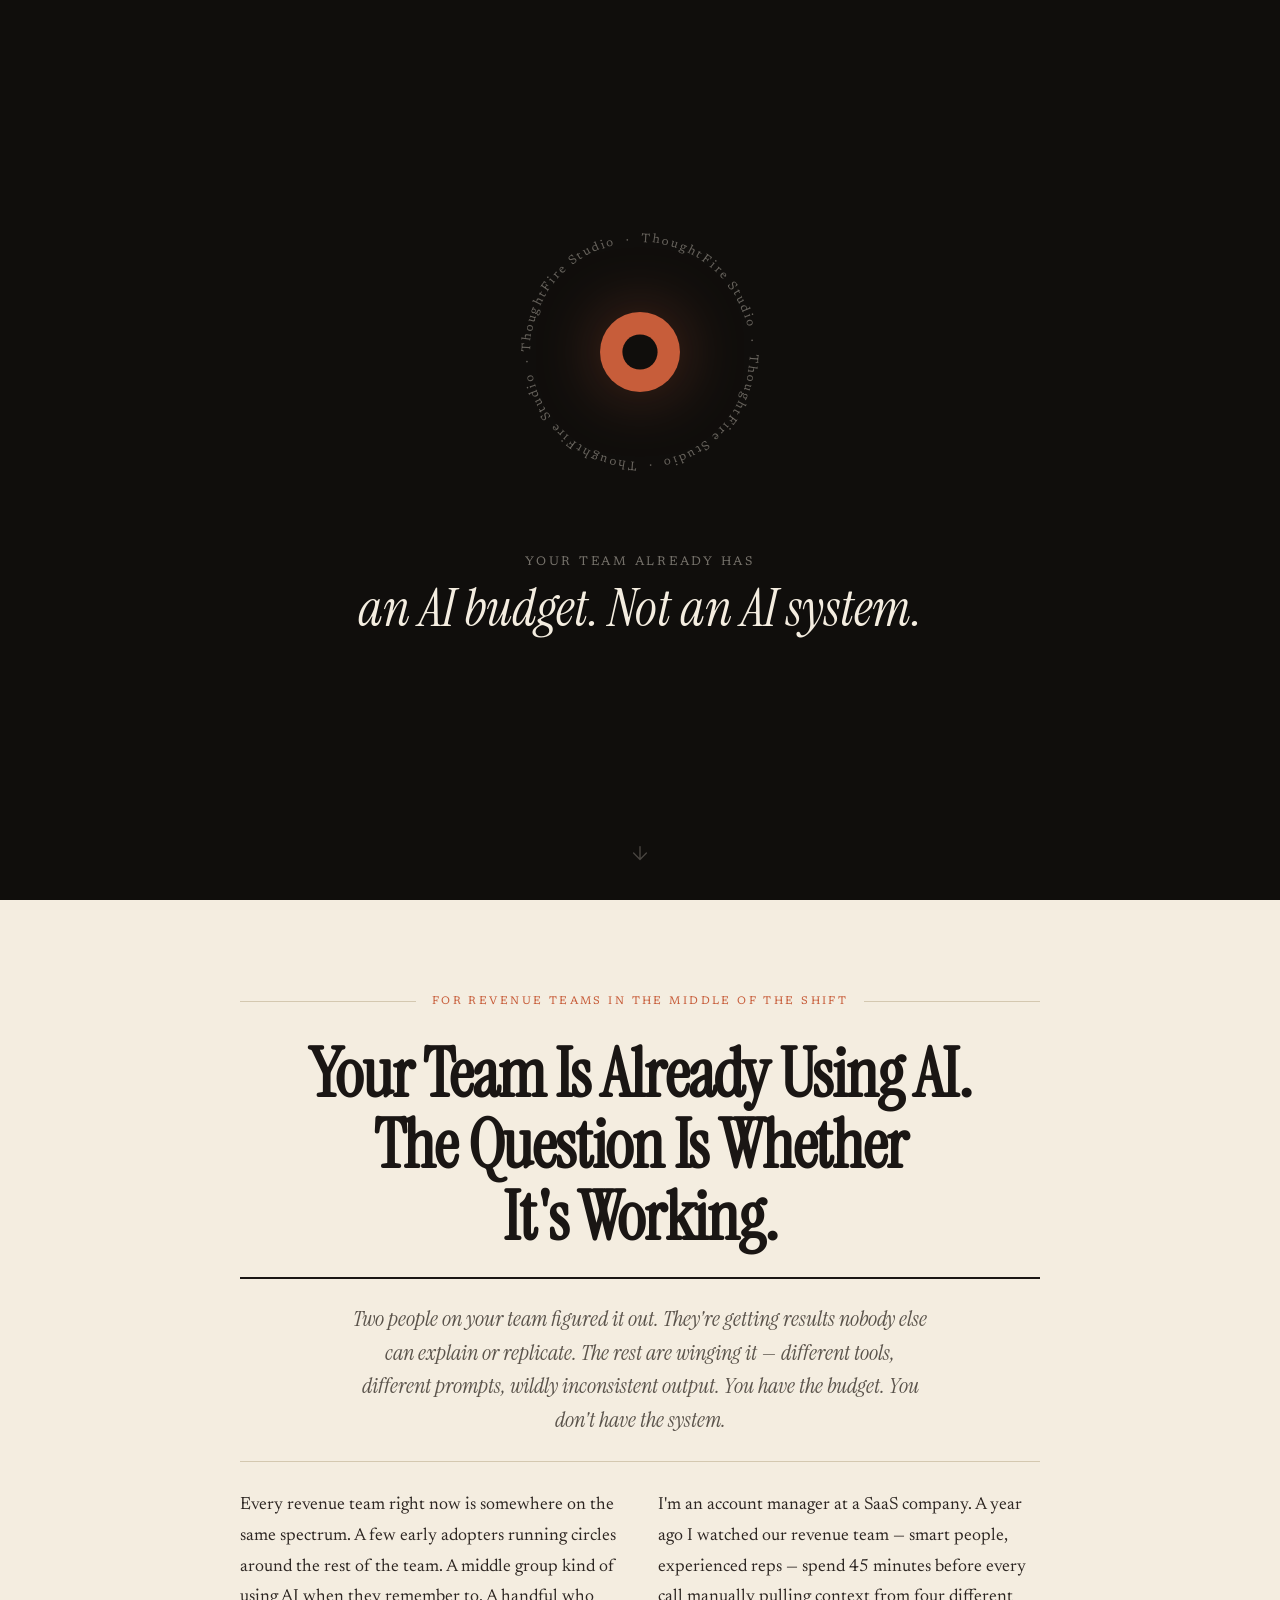
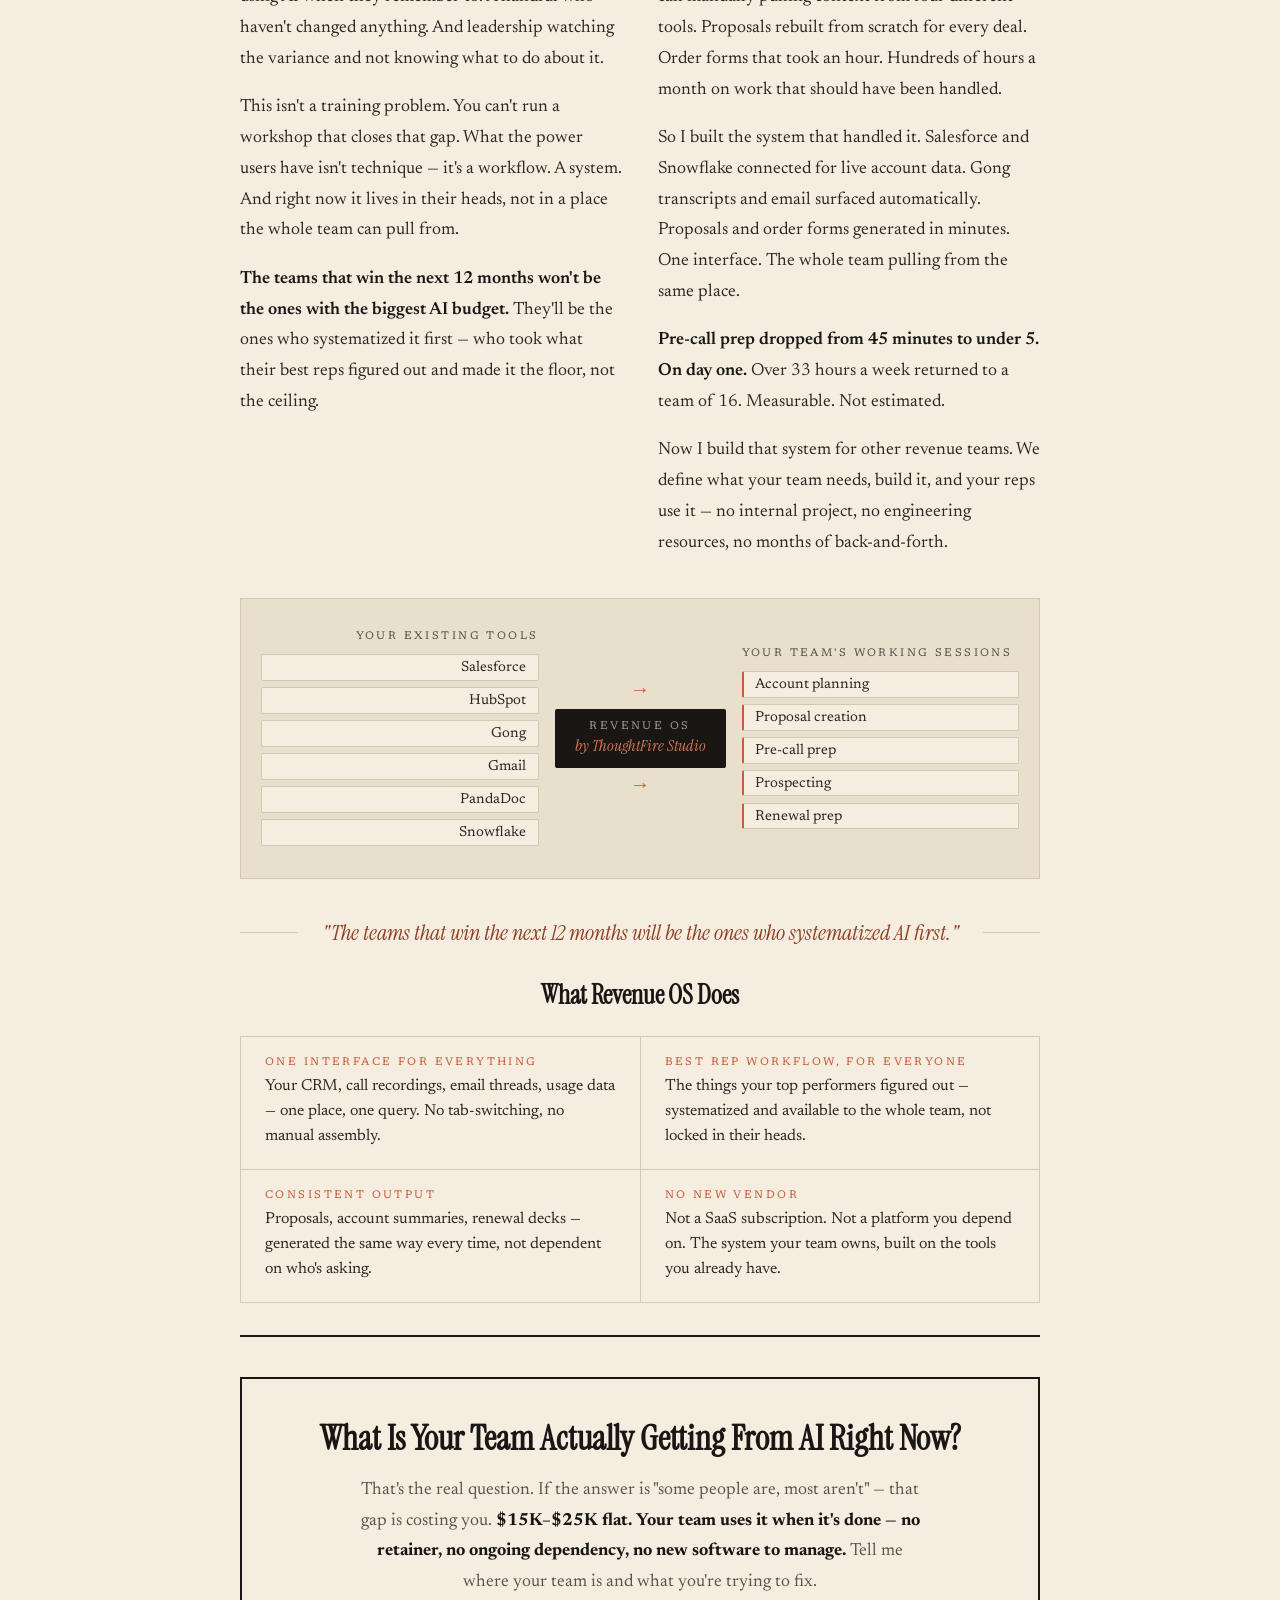
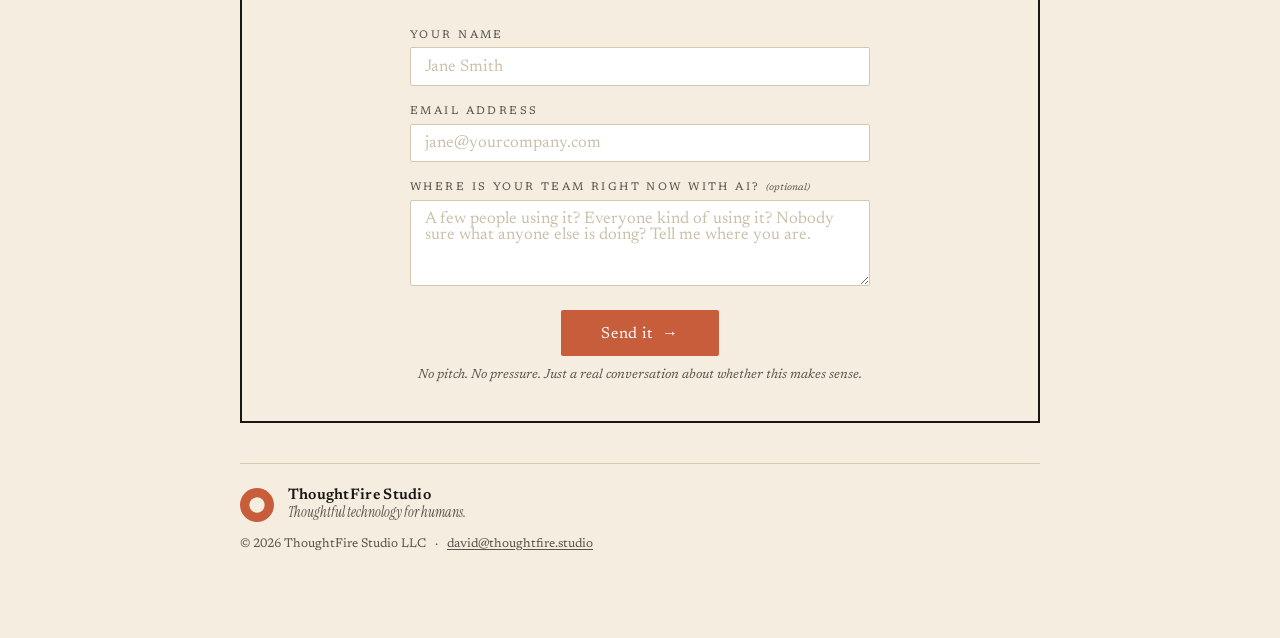
==== revenue-os/index.html @ 0be44b2e "Split thoughtfire.studio into holding page + Revenue OS offer - thoughtfire.studio: minimal holding " ====
<!doctype html>
<html lang="en">
<head>
  <meta charset="utf-8" />
  <meta name="viewport" content="width=device-width, initial-scale=1.0, viewport-fit=cover" />
  <title>Revenue OS — ThoughtFire Studio</title>
  <meta name="description" content="Your team is already using AI. Two people getting results nobody can replicate. The rest winging it. Revenue OS is the shared system that changes that." />
  <link rel="stylesheet" href="tokens.css" />
  <link rel="stylesheet" href="style.css" />
</head>
<body>

<!-- ── HERO ──────────────────────────────────────────────────── -->
<section class="hero" id="top">
  <div class="hero-center">

    <div class="orbit-wrap" aria-label="ThoughtFire Studio">
      <svg class="glyph" viewBox="0 0 100 100" aria-hidden="true">
        <circle cx="50" cy="50" r="50" fill="var(--tf-ember)" />
        <circle cx="50" cy="50" r="22" fill="var(--hero-bg)" />
      </svg>
      <svg class="orbit-svg" viewBox="0 0 300 300" aria-hidden="true">
        <defs>
          <path id="orbit-path"
            d="M150,150 m-118,0 a118,118 0 1,1 236,0 a118,118 0 1,1 -236,0"/>
        </defs>
        <text class="orbit-text">
          <textPath href="#orbit-path" startOffset="0%" textLength="741">
            ThoughtFire Studio &nbsp;·&nbsp; ThoughtFire Studio &nbsp;·&nbsp; ThoughtFire Studio &nbsp;·&nbsp; ThoughtFire Studio &nbsp;·&nbsp;
          </textPath>
        </text>
      </svg>
    </div>

    <div class="hero-tagline">
      <span class="we-help">Your team already has</span>
      <div class="phrase-wrap" aria-live="polite" aria-atomic="true">
        <span class="phrase" id="phrase">an AI budget. Not an AI system.</span>
      </div>
    </div>

  </div>

  <a href="#ad" class="scroll-cue" aria-label="Read more">
    <svg viewBox="0 0 24 24" fill="none" stroke="currentColor" stroke-width="1.5" aria-hidden="true">
      <path stroke-linecap="round" stroke-linejoin="round" d="M12 5v14M5 12l7 7 7-7"/>
    </svg>
  </a>
</section>


<!-- ── NEWSPAPER AD ───────────────────────────────────────────── -->
<section class="ad" id="ad">
  <div class="ad-inner">

    <div class="ad-masthead">
      <div class="ad-rule-line"></div>
      <span class="ad-kicker">For revenue teams in the middle of the shift</span>
      <div class="ad-rule-line"></div>
    </div>

    <h1 class="ad-headline">
      Your Team Is Already Using AI.<br>
      The Question Is Whether It's&nbsp;Working.
    </h1>

    <div class="ad-rule-heavy"></div>

    <p class="ad-deck">
      Two people on your team figured it out. They're getting results nobody else
      can explain or replicate. The rest are winging it — different tools, different
      prompts, wildly inconsistent output. You have the budget. You don't have
      the system.
    </p>

    <div class="ad-rule-thin"></div>

    <div class="ad-body">
      <div class="ad-col">
        <p>Every revenue team right now is somewhere on the same spectrum. A few early adopters running circles around the rest of the team. A middle group kind of using AI when they remember to. A handful who haven't changed anything. And leadership watching the variance and not knowing what to do about it.</p>
        <p>This isn't a training problem. You can't run a workshop that closes that gap. What the power users have isn't technique — it's a workflow. A system. And right now it lives in their heads, not in a place the whole team can pull from.</p>
        <p><strong>The teams that win the next 12 months won't be the ones with the biggest AI budget.</strong> They'll be the ones who systematized it first — who took what their best reps figured out and made it the floor, not the ceiling.</p>
      </div>
      <div class="ad-col">
        <p>I'm an account manager at a SaaS company. A year ago I watched our revenue team — smart people, experienced reps — spend 45 minutes before every call manually pulling context from four different tools. Proposals rebuilt from scratch for every deal. Order forms that took an hour. Hundreds of hours a month on work that should have been handled.</p>
        <p>So I built the system that handled it. Salesforce and Snowflake connected for live account data. Gong transcripts and email surfaced automatically. Proposals and order forms generated in minutes. One interface. The whole team pulling from the same place.</p>
        <p><strong>Pre-call prep dropped from 45 minutes to under 5. On day one.</strong> Over 33 hours a week returned to a team of 16. Measurable. Not estimated.</p>
        <p>Now I build that system for other revenue teams. We define what your team needs, build it, and your reps use it — no internal project, no engineering resources, no months of back-and-forth.</p>
      </div>
    </div>

    <!-- Architecture diagram -->
    <div class="arch-diagram">
      <div class="arch-col arch-tools">
        <div class="arch-col-label">Your existing tools</div>
        <div class="arch-items">
          <span class="arch-item">Salesforce</span>
          <span class="arch-item">HubSpot</span>
          <span class="arch-item">Gong</span>
          <span class="arch-item">Gmail</span>
          <span class="arch-item">PandaDoc</span>
          <span class="arch-item">Snowflake</span>
        </div>
      </div>

      <div class="arch-center">
        <div class="arch-arrow" aria-hidden="true">→</div>
        <div class="arch-interface">
          <div class="arch-interface-label">Revenue OS</div>
          <div class="arch-interface-sub">by ThoughtFire Studio</div>
        </div>
        <div class="arch-arrow" aria-hidden="true">→</div>
      </div>

      <div class="arch-col arch-outputs">
        <div class="arch-col-label">Your team's working sessions</div>
        <div class="arch-items">
          <span class="arch-item arch-item-out">Account planning</span>
          <span class="arch-item arch-item-out">Proposal creation</span>
          <span class="arch-item arch-item-out">Pre-call prep</span>
          <span class="arch-item arch-item-out">Prospecting</span>
          <span class="arch-item arch-item-out">Renewal prep</span>
        </div>
      </div>
    </div>

    <div class="ad-pullquote">
      <div class="ad-rule-line"></div>
      <blockquote>
        "The teams that win the next 12 months will be the ones who systematized AI first."
      </blockquote>
      <div class="ad-rule-line"></div>
    </div>

    <div class="ad-stakes">
      <h2 class="ad-stakes-head">What Revenue OS Does</h2>
      <div class="ad-stakes-grid">
        <div class="stake">
          <span class="stake-label">One interface for everything</span>
          <p>Your CRM, call recordings, email threads, usage data — one place, one query. No tab-switching, no manual assembly.</p>
        </div>
        <div class="stake">
          <span class="stake-label">Best rep workflow, for everyone</span>
          <p>The things your top performers figured out — systematized and available to the whole team, not locked in their heads.</p>
        </div>
        <div class="stake">
          <span class="stake-label">Consistent output</span>
          <p>Proposals, account summaries, renewal decks — generated the same way every time, not dependent on who's asking.</p>
        </div>
        <div class="stake">
          <span class="stake-label">No new vendor</span>
          <p>Not a SaaS subscription. Not a platform you depend on. The system your team owns, built on the tools you already have.</p>
        </div>
      </div>
    </div>

    <div class="ad-rule-heavy"></div>

    <div class="ad-offer">
      <h2 class="ad-offer-head">
        What Is Your Team Actually Getting From AI Right Now?
      </h2>
      <p class="ad-offer-sub">
        That's the real question. If the answer is "some people are, most aren't" — that gap is costing you.
        <strong>$15K–$25K flat. Your team uses it when it's done — no retainer, no ongoing dependency, no new software to manage.</strong>
        Tell me where your team is and what you're trying to fix.
      </p>

      <form class="contact-form" id="contact-form" novalidate>
        <div class="field">
          <label for="f-name">Your name</label>
          <input type="text" id="f-name" name="name" placeholder="Jane Smith"
                 required autocomplete="name" />
        </div>
        <div class="field">
          <label for="f-email">Email address</label>
          <input type="email" id="f-email" name="email" placeholder="jane@yourcompany.com"
                 required autocomplete="email" />
        </div>
        <div class="field">
          <label for="f-note">
            Where is your team right now with AI?
            <span class="field-optional">(optional)</span>
          </label>
          <textarea id="f-note" name="note" rows="4"
                    placeholder="A few people using it? Everyone kind of using it? Nobody sure what anyone else is doing? Tell me where you are."></textarea>
        </div>
        <div class="field-submit">
          <button type="submit" class="submit-btn" id="submit-btn">
            Send it &nbsp;→
          </button>
          <p class="field-fine">No pitch. No pressure. Just a real conversation about whether this makes sense.</p>
        </div>
        <div class="form-success" id="form-success" hidden>
          <strong>Got it — thank you.</strong> I'll be in touch within a day or two.
        </div>
      </form>
    </div>

    <footer class="ad-footer">
      <div class="ad-rule-line"></div>
      <div class="ad-footer-inner">
        <svg class="footer-glyph" viewBox="0 0 40 40" aria-hidden="true">
          <circle cx="20" cy="20" r="20" fill="var(--tf-ember)" />
          <circle cx="20" cy="20" r="9" fill="var(--tf-cream)" />
        </svg>
        <div>
          <div class="footer-name">ThoughtFire Studio</div>
          <div class="footer-tag">Thoughtful technology for humans.</div>
        </div>
      </div>
      <div class="footer-copy">
        &copy; <span id="yr"></span> ThoughtFire Studio LLC
        &ensp;·&ensp;
        <a href="mailto:david@thoughtfire.studio">david@thoughtfire.studio</a>
      </div>
    </footer>

  </div>
</section>

<script src="app.js" defer></script>
</body>
</html>
---- revenue-os/tokens.css ----
/*
 * ThoughtFire Studio — Design Tokens
 * thoughtfire-website/tokens.css
 *
 * CSS custom properties only. Zero component or layout rules.
 * All values drawn from brand/tokens.css in thoughtfire-hq.
 * Edit here first; never hardcode values in style.css.
 */

@import url('https://fonts.googleapis.com/css2?family=Instrument+Serif:ital@0;1&family=Newsreader:ital,opsz,wght@0,6..72,300..700;1,6..72,300..700&display=swap');

:root {

  /* ─── COLOR ─────────────────────────────────────────────── */

  /* Page surfaces */
  --tf-cream:      #f4ede0;   /* page background — always */
  --tf-cream-2:    #e8dfcc;   /* panels, CTA section, card backgrounds */
  --tf-rule:       #d4c8b0;   /* borders, dividers, horizontal rules */

  /* Ink */
  --tf-ink:        #1a1614;   /* primary text, headings */
  --tf-ink-soft:   #2d2622;   /* secondary text */
  --tf-slate:      #5a534b;   /* muted text, captions, metadata */

  /* Ember — accent, use sparingly: one focal use per section */
  --tf-ember:      #c75d3a;   /* primary accent: ring mark, CTAs, labels */
  --tf-ember-deep: #8f3e22;   /* italic emphasis, hover states */
  --tf-ember-soft: #d97a55;   /* softer ember for hover moments */

  /* Semantic aliases */
  --color-bg:          var(--tf-cream);
  --color-bg-raised:   var(--tf-cream-2);
  --color-text:        var(--tf-ink);
  --color-text-muted:  var(--tf-slate);
  --color-accent:      var(--tf-ember);
  --color-accent-deep: var(--tf-ember-deep);
  --color-border:      var(--tf-rule);


  /* ─── TYPOGRAPHY ─────────────────────────────────────────── */

  --font-display: 'Instrument Serif', Georgia, serif;
  --font-body:    'Newsreader', Georgia, serif;

  /* Scale */
  --text-xs:   11px;
  --text-sm:   12.5px;
  --text-base: 16px;
  --text-md:   17px;
  --text-lg:   22px;
  --text-xl:   30px;
  --text-2xl:  36px;
  --text-3xl:  44px;
  --text-4xl:  clamp(48px, 5.8vw, 64px);

  /* Leading */
  --leading-tight:   1.1;
  --leading-snug:    1.2;
  --leading-normal:  1.3;
  --leading-relaxed: 1.55;
  --leading-loose:   1.65;
  --leading-body:    1.75;

  /* Tracking */
  --tracking-tight:   -0.018em;
  --tracking-normal:  0;
  --tracking-wide:    0.04em;
  --tracking-wider:   0.1em;
  --tracking-caps:    0.22em;

  /* Weight */
  --weight-normal:   400;
  --weight-semibold: 600;


  /* ─── SPACING ────────────────────────────────────────────── */

  --space-1:  4px;
  --space-2:  8px;
  --space-3:  12px;
  --space-4:  16px;
  --space-5:  20px;
  --space-6:  24px;
  --space-7:  28px;
  --space-8:  32px;
  --space-10: 40px;
  --space-12: 48px;
  --space-14: 56px;
  --space-16: 64px;
  --space-18: 72px;
  --space-24: 96px;


  /* ─── RADIUS ─────────────────────────────────────────────── */

  --radius-sm:   8px;
  --radius-md:  10px;
  --radius-lg:  12px;
  --radius-xl:  16px;
  --radius-full: 9999px;


  /* ─── SHADOWS (warm-black only — never pure black) ───────── */

  --shadow-sm: 0 1px 3px rgba(26,22,20,0.05), 0 4px 12px rgba(26,22,20,0.04);
  --shadow-md: 0 2px 6px rgba(26,22,20,0.07), 0 10px 28px rgba(26,22,20,0.06);
  --shadow-lg: 0 4px 12px rgba(26,22,20,0.08), 0 20px 48px rgba(26,22,20,0.08);


  /* ─── MOTION ─────────────────────────────────────────────── */

  --ease-out:      cubic-bezier(0.16, 1, 0.3, 1);
  --ease-in-out:   cubic-bezier(0.65, 0, 0.35, 1);
  --dur-fast:      150ms;
  --dur-base:      220ms;
  --dur-slow:      340ms;


  /* ─── LAYOUT ─────────────────────────────────────────────── */

  --max-content: 1120px;
  --max-prose:    680px;

}
---- revenue-os/style.css ----
/* ── RESET ───────────────────────────────────────────────────── */
*, *::before, *::after { box-sizing: border-box; margin: 0; padding: 0; }

/* ── BASE ────────────────────────────────────────────────────── */
:root {
  --hero-bg: #100e0c;
  --hero-text: #f4ede0;
}

html { scroll-behavior: smooth; }

body {
  font-family: var(--font-body);
  background: var(--hero-bg);
  color: var(--hero-text);
  -webkit-font-smoothing: antialiased;
  overflow-x: hidden;
}


/* ═══════════════════════════════════════════════════════════════
   HERO
═══════════════════════════════════════════════════════════════ */

.hero {
  min-height: 100svh;
  display: flex;
  flex-direction: column;
  align-items: center;
  justify-content: center;
  background: var(--hero-bg);
  position: relative;
  padding: 4rem 1.5rem 7rem;
}

.hero-center {
  display: flex;
  flex-direction: column;
  align-items: center;
  gap: clamp(2.5rem, 6vw, 4rem);
}

/* — Orbit wrap — */
.orbit-wrap {
  position: relative;
  width: 280px;
  height: 280px;
  display: flex;
  align-items: center;
  justify-content: center;
}

.glyph {
  position: absolute;
  width: 80px;
  height: 80px;
  z-index: 2;
  filter: drop-shadow(0 0 32px rgba(199, 93, 58, 0.35));
}

.orbit-svg {
  position: absolute;
  inset: 0;
  width: 100%;
  height: 100%;
  animation: orbit-spin 28s linear infinite;
  transform-origin: 50% 50%;
}

@keyframes orbit-spin {
  to { transform: rotate(360deg); }
}

.orbit-text {
  fill: rgba(244, 237, 224, 0.38);
  font-family: var(--font-body);
  font-size: 13.5px;
  letter-spacing: 0.18em;
}

/* — Hero tagline — */
.hero-tagline {
  text-align: center;
}

.we-help {
  display: block;
  font-family: var(--font-body);
  font-size: var(--text-sm);
  letter-spacing: var(--tracking-caps);
  text-transform: uppercase;
  color: rgba(244, 237, 224, 0.45);
  margin-bottom: 0.6rem;
}

.phrase-wrap {
  min-height: 2.8em;
  display: flex;
  align-items: center;
  justify-content: center;
}

.phrase {
  font-family: var(--font-display);
  font-size: clamp(1.8rem, 5vw, 3.25rem);
  font-style: italic;
  color: var(--hero-text);
  line-height: 1.2;
  text-align: center;
  max-width: 700px;
  transition: opacity 0.45s ease, transform 0.45s ease;
}

.phrase.out {
  opacity: 0;
  transform: translateY(-10px);
  pointer-events: none;
}

/* — Scroll cue — */
.scroll-cue {
  position: absolute;
  bottom: 2rem;
  left: 50%;
  transform: translateX(-50%);
  color: rgba(244, 237, 224, 0.25);
  width: 22px;
  display: block;
  animation: scroll-bob 2.4s ease-in-out infinite;
  transition: color 0.2s;
}
.scroll-cue:hover { color: rgba(244, 237, 224, 0.55); }

@keyframes scroll-bob {
  0%, 100% { transform: translateX(-50%) translateY(0); }
  50%       { transform: translateX(-50%) translateY(7px); }
}


/* ═══════════════════════════════════════════════════════════════
   NEWSPAPER AD
═══════════════════════════════════════════════════════════════ */

.ad {
  background: var(--tf-cream);
  color: var(--tf-ink);
  padding: clamp(3rem, 8vw, 6rem) 1.5rem clamp(3rem, 8vw, 5rem);
}

.ad-inner {
  max-width: 800px;
  margin: 0 auto;
}

/* — Rules — */
.ad-rule-line {
  flex: 1;
  height: 1px;
  background: var(--tf-rule);
}

.ad-rule-heavy {
  width: 100%;
  height: 2px;
  background: var(--tf-ink);
  margin: 1.5rem 0;
}

.ad-rule-thin {
  width: 100%;
  height: 1px;
  background: var(--tf-rule);
  margin: 1.5rem 0;
}

/* — Masthead — */
.ad-masthead {
  display: flex;
  align-items: center;
  gap: 1rem;
  margin-bottom: 2rem;
}

.ad-kicker {
  font-family: var(--font-body);
  font-size: var(--text-xs);
  letter-spacing: var(--tracking-caps);
  text-transform: uppercase;
  color: var(--tf-ember);
  white-space: nowrap;
}

/* — Headline — */
.ad-headline {
  font-family: var(--font-display);
  font-size: clamp(2.25rem, 6.5vw, 4.25rem);
  font-weight: 700;
  line-height: 1.05;
  text-align: center;
  letter-spacing: var(--tracking-tight);
  color: var(--tf-ink);
  margin-bottom: 1rem;
}

/* — Deck — */
.ad-deck {
  font-family: var(--font-display);
  font-size: clamp(1.1rem, 2.5vw, 1.35rem);
  font-style: italic;
  text-align: center;
  color: var(--tf-slate);
  line-height: var(--leading-relaxed);
  max-width: 580px;
  margin: 0 auto;
}

/* — Body — */
.ad-body {
  display: grid;
  grid-template-columns: 1fr 1fr;
  gap: 2.25rem;
  margin: 1.75rem 0;
}

@media (max-width: 580px) {
  .ad-body { grid-template-columns: 1fr; gap: 1.25rem; }
}

.ad-col p {
  font-family: var(--font-body);
  font-size: clamp(1rem, 1.8vw, 1.1rem);
  line-height: var(--leading-body);
  color: var(--tf-ink-soft);
  margin-bottom: 1em;
}
.ad-col p:last-child { margin-bottom: 0; }
.ad-col strong { color: var(--tf-ink); font-weight: 600; }

/* — Pull quote — */
.ad-pullquote {
  display: flex;
  align-items: center;
  gap: 1.5rem;
  margin: 2rem 0;
}

.ad-pullquote blockquote {
  font-family: var(--font-display);
  font-size: clamp(1.05rem, 2.5vw, 1.35rem);
  font-style: italic;
  color: var(--tf-ember-deep);
  text-align: center;
  white-space: nowrap;
}

@media (max-width: 580px) {
  .ad-pullquote { flex-direction: column; gap: 0.75rem; }
  .ad-pullquote blockquote { white-space: normal; }
}

/* — Stakes grid — */
.ad-stakes {
  margin: 2rem 0;
}

.ad-stakes-head {
  font-family: var(--font-display);
  font-size: clamp(1.25rem, 2.5vw, 1.6rem);
  font-weight: 600;
  text-align: center;
  margin-bottom: 1.5rem;
  color: var(--tf-ink);
}

.ad-stakes-grid {
  display: grid;
  grid-template-columns: repeat(2, 1fr);
  gap: 1px;
  background: var(--tf-rule);
  border: 1px solid var(--tf-rule);
}

@media (max-width: 480px) {
  .ad-stakes-grid { grid-template-columns: 1fr; }
}

.stake {
  background: var(--tf-cream);
  padding: 1.25rem 1.5rem;
}

.stake-label {
  display: block;
  font-family: var(--font-body);
  font-size: var(--text-xs);
  letter-spacing: var(--tracking-caps);
  text-transform: uppercase;
  color: var(--tf-ember);
  margin-bottom: 0.4rem;
}

.stake p {
  font-family: var(--font-body);
  font-size: 1rem;
  line-height: var(--leading-relaxed);
  color: var(--tf-ink-soft);
}

/* — Offer box — */
.ad-offer {
  border: 2px solid var(--tf-ink);
  padding: clamp(1.75rem, 4vw, 2.5rem) clamp(1.25rem, 4vw, 2.25rem);
  margin: 2.5rem 0;
}

.ad-offer-head {
  font-family: var(--font-display);
  font-size: clamp(1.5rem, 3.5vw, 2.1rem);
  font-weight: 700;
  line-height: var(--leading-snug);
  text-align: center;
  color: var(--tf-ink);
  margin-bottom: 1rem;
}

.ad-offer-sub {
  font-family: var(--font-body);
  font-size: clamp(1rem, 1.8vw, 1.1rem);
  line-height: var(--leading-body);
  text-align: center;
  color: var(--tf-slate);
  max-width: 560px;
  margin: 0 auto 2rem;
}
.ad-offer-sub strong { color: var(--tf-ink); }

/* — Form — */
.contact-form {
  max-width: 460px;
  margin: 0 auto;
  display: flex;
  flex-direction: column;
  gap: 1.25rem;
}

.field {
  display: flex;
  flex-direction: column;
  gap: 0.4rem;
}

.field label {
  font-family: var(--font-body);
  font-size: var(--text-xs);
  letter-spacing: var(--tracking-caps);
  text-transform: uppercase;
  color: var(--tf-slate);
}

.field-optional {
  font-style: italic;
  text-transform: none;
  letter-spacing: 0;
  font-size: 0.85em;
}

.field input,
.field textarea {
  font-family: var(--font-body);
  font-size: 1.05rem;
  color: var(--tf-ink);
  background: #fff;
  border: 1.5px solid var(--tf-rule);
  border-radius: 2px;
  padding: 0.65rem 0.85rem;
  outline: none;
  transition: border-color var(--dur-base);
  width: 100%;
  resize: vertical;
}

.field input:focus,
.field textarea:focus {
  border-color: var(--tf-ember);
}

.field input::placeholder,
.field textarea::placeholder {
  color: #cbbfa8;
}

.field-submit {
  display: flex;
  flex-direction: column;
  align-items: center;
  gap: 0.75rem;
  padding-top: 0.25rem;
}

.submit-btn {
  font-family: var(--font-body);
  font-size: 1rem;
  letter-spacing: 0.04em;
  color: #fff;
  background: var(--tf-ember);
  border: none;
  padding: 0.85rem 2.5rem;
  border-radius: 2px;
  cursor: pointer;
  transition: background var(--dur-base);
}

.submit-btn:hover { background: var(--tf-ember-deep); }
.submit-btn:disabled { opacity: 0.6; cursor: default; }

.field-fine {
  font-family: var(--font-body);
  font-size: 0.82rem;
  font-style: italic;
  color: var(--tf-slate);
  text-align: center;
}

.form-success {
  background: var(--tf-cream-2);
  border: 1.5px solid var(--tf-rule);
  border-radius: 2px;
  padding: 1rem 1.25rem;
  text-align: center;
  font-family: var(--font-body);
  font-size: 1rem;
  color: var(--tf-ink);
}

/* — Footer — */
.ad-footer {
  margin-top: 2.5rem;
}

.ad-footer-inner {
  display: flex;
  align-items: center;
  gap: 0.85rem;
  padding: 1.5rem 0 1rem;
}

.footer-glyph {
  width: 34px;
  height: 34px;
  flex-shrink: 0;
}

.footer-name {
  font-family: var(--font-body);
  font-size: 0.95rem;
  font-weight: 600;
  color: var(--tf-ink);
  letter-spacing: 0.02em;
}

.footer-tag {
  font-family: var(--font-display);
  font-style: italic;
  font-size: 0.9rem;
  color: var(--tf-slate);
}

.footer-copy {
  font-family: var(--font-body);
  font-size: 0.78rem;
  color: var(--tf-slate);
  padding-bottom: 0.5rem;
}

.footer-copy a {
  color: var(--tf-slate);
  text-decoration: underline;
  text-underline-offset: 2px;
}
.footer-copy a:hover { color: var(--tf-ember); }

/* ═══════════════════════════════════════════════════════════════
   ARCHITECTURE DIAGRAM
═══════════════════════════════════════════════════════════════ */

.arch-diagram {
  display: grid;
  grid-template-columns: 1fr auto 1fr;
  align-items: center;
  gap: 1rem 0;
  margin: 2.5rem 0;
  padding: 2rem 1.25rem;
  background: var(--tf-cream-2);
  border: 1px solid var(--tf-rule);
}

.arch-col-label {
  font-family: var(--font-body);
  font-size: var(--text-xs);
  letter-spacing: var(--tracking-caps);
  text-transform: uppercase;
  color: var(--tf-slate);
  margin-bottom: 0.75rem;
}

.arch-items {
  display: flex;
  flex-direction: column;
  gap: 0.4rem;
}

.arch-item {
  font-family: var(--font-body);
  font-size: 0.9rem;
  color: var(--tf-ink-soft);
  background: var(--tf-cream);
  border: 1px solid var(--tf-rule);
  padding: 0.3rem 0.7rem;
  border-radius: 2px;
  display: block;
}

.arch-tools .arch-col-label { text-align: right; }
.arch-tools .arch-item      { text-align: right; }

.arch-item-out { border-left: 2px solid var(--tf-ember); }

/* — Center column — */
.arch-center {
  display: flex;
  flex-direction: column;
  align-items: center;
  gap: 0.5rem;
  padding: 0 1rem;
}

.arch-arrow {
  font-size: 1.25rem;
  color: var(--tf-ember);
  line-height: 1;
}

.arch-interface {
  background: var(--tf-ink);
  border-radius: 2px;
  padding: 0.75rem 1.25rem;
  text-align: center;
  white-space: nowrap;
}

.arch-interface-label {
  font-family: var(--font-body);
  font-size: var(--text-xs);
  letter-spacing: var(--tracking-caps);
  text-transform: uppercase;
  color: var(--tf-cream);
  opacity: 0.6;
}

.arch-interface-sub {
  font-family: var(--font-display);
  font-style: italic;
  font-size: 1rem;
  color: var(--tf-ember-soft);
  margin-top: 0.2rem;
}

@media (max-width: 640px) {
  .arch-diagram {
    grid-template-columns: 1fr;
    gap: 1.25rem;
  }

  .arch-tools .arch-col-label,
  .arch-tools .arch-item { text-align: left; }

  .arch-center { flex-direction: row; justify-content: center; }
  .arch-arrow-left  { transform: rotate(90deg); }
  .arch-arrow-right { transform: rotate(90deg); }

  .arch-interface { white-space: normal; }
}
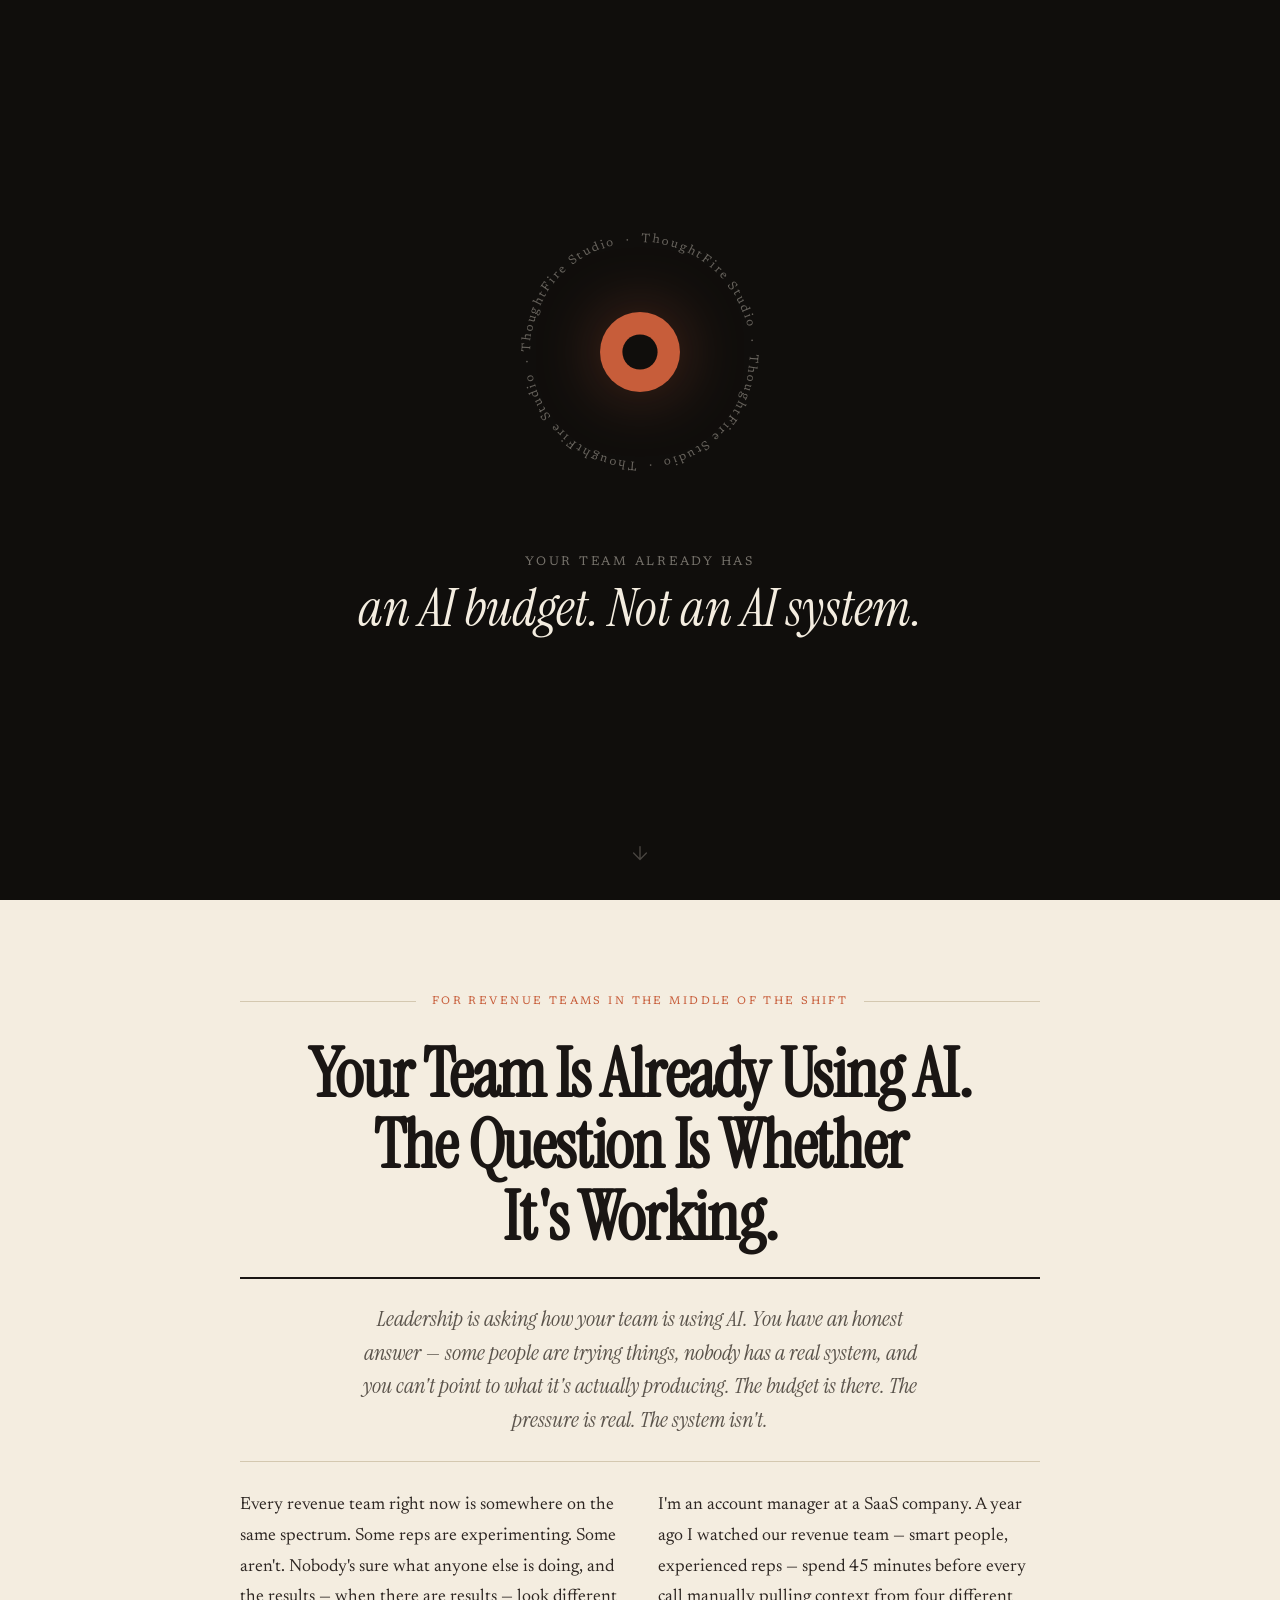
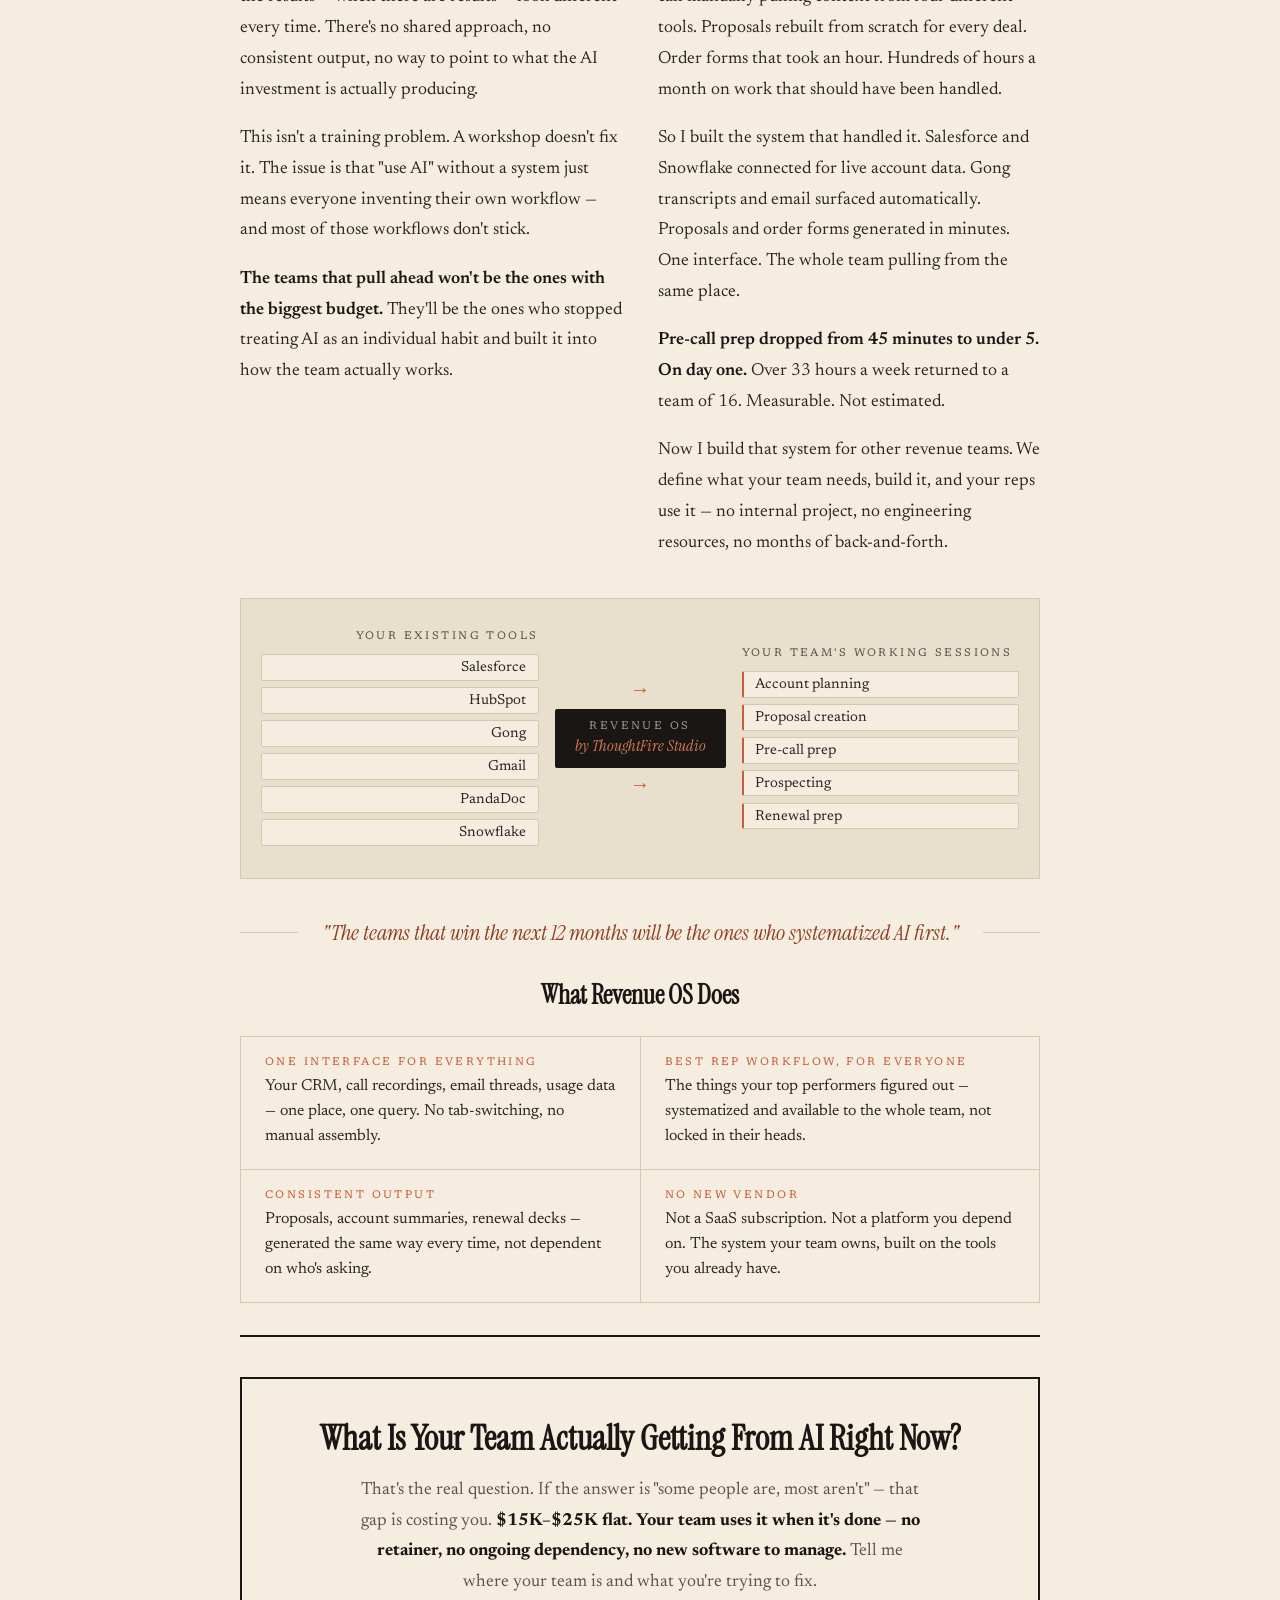
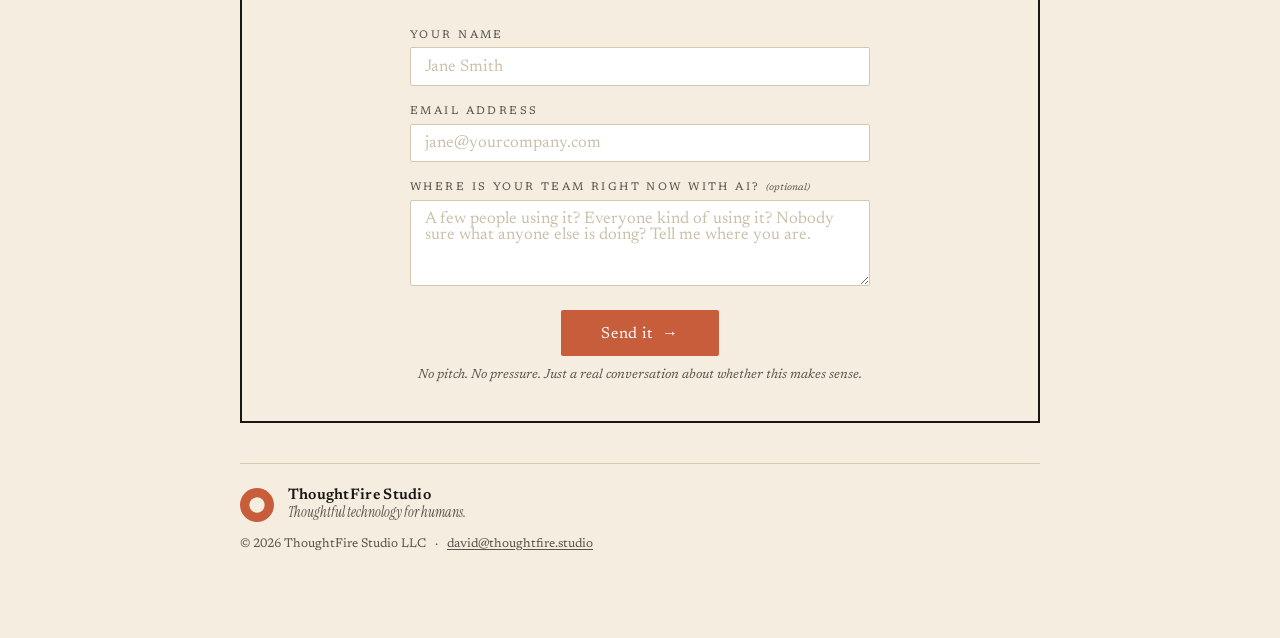
==== commit e79e217b: "Soften Revenue OS copy — remove AI hero framing Replace 'two people getting crazy results' with real" ====
--- a/revenue-os/index.html
+++ b/revenue-os/index.html
@@ -67,19 +67,19 @@
     <div class="ad-rule-heavy"></div>
 
     <p class="ad-deck">
-      Two people on your team figured it out. They're getting results nobody else
-      can explain or replicate. The rest are winging it — different tools, different
-      prompts, wildly inconsistent output. You have the budget. You don't have
-      the system.
+      Leadership is asking how your team is using AI. You have an honest answer —
+      some people are trying things, nobody has a real system, and you can't point
+      to what it's actually producing. The budget is there. The pressure is real.
+      The system isn't.
     </p>
 
     <div class="ad-rule-thin"></div>
 
     <div class="ad-body">
       <div class="ad-col">
-        <p>Every revenue team right now is somewhere on the same spectrum. A few early adopters running circles around the rest of the team. A middle group kind of using AI when they remember to. A handful who haven't changed anything. And leadership watching the variance and not knowing what to do about it.</p>
-        <p>This isn't a training problem. You can't run a workshop that closes that gap. What the power users have isn't technique — it's a workflow. A system. And right now it lives in their heads, not in a place the whole team can pull from.</p>
-        <p><strong>The teams that win the next 12 months won't be the ones with the biggest AI budget.</strong> They'll be the ones who systematized it first — who took what their best reps figured out and made it the floor, not the ceiling.</p>
+        <p>Every revenue team right now is somewhere on the same spectrum. Some reps are experimenting. Some aren't. Nobody's sure what anyone else is doing, and the results — when there are results — look different every time. There's no shared approach, no consistent output, no way to point to what the AI investment is actually producing.</p>
+        <p>This isn't a training problem. A workshop doesn't fix it. The issue is that "use AI" without a system just means everyone inventing their own workflow — and most of those workflows don't stick.</p>
+        <p><strong>The teams that pull ahead won't be the ones with the biggest budget.</strong> They'll be the ones who stopped treating AI as an individual habit and built it into how the team actually works.</p>
       </div>
       <div class="ad-col">
         <p>I'm an account manager at a SaaS company. A year ago I watched our revenue team — smart people, experienced reps — spend 45 minutes before every call manually pulling context from four different tools. Proposals rebuilt from scratch for every deal. Order forms that took an hour. Hundreds of hours a month on work that should have been handled.</p>
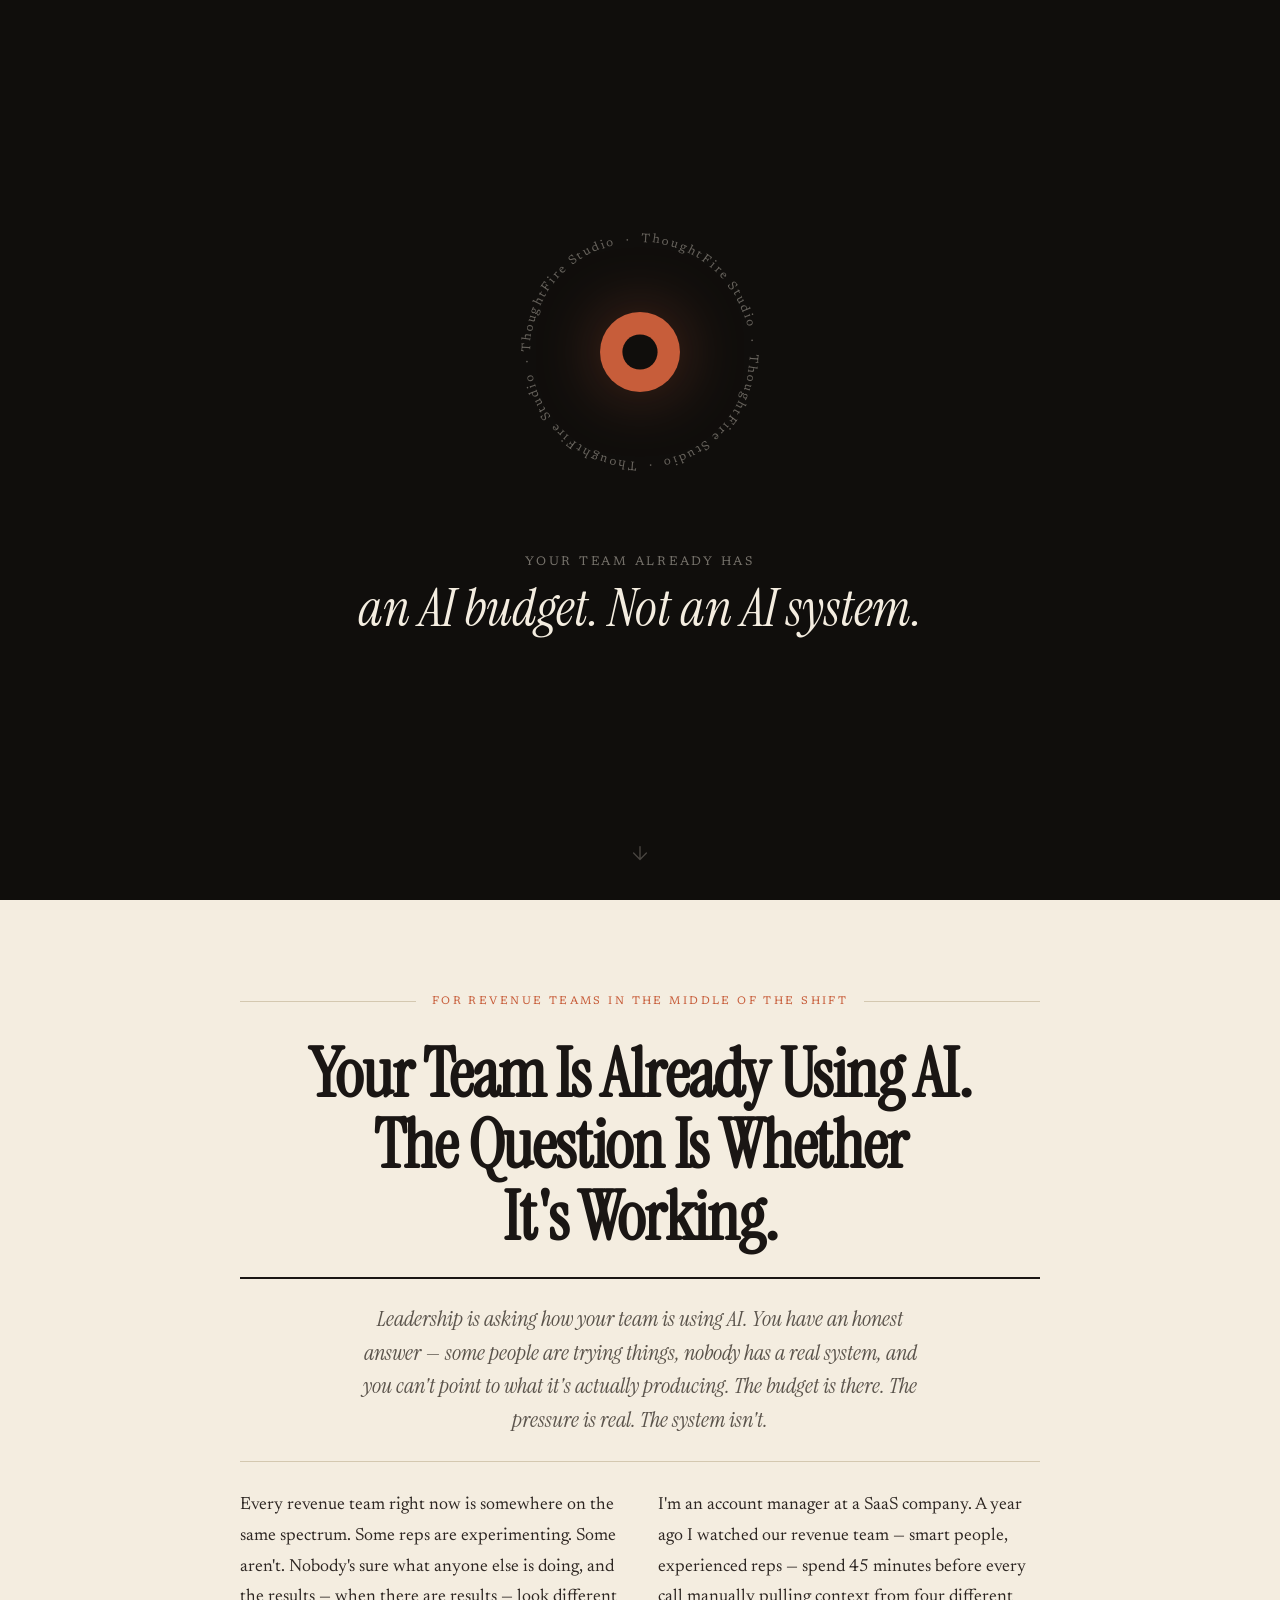
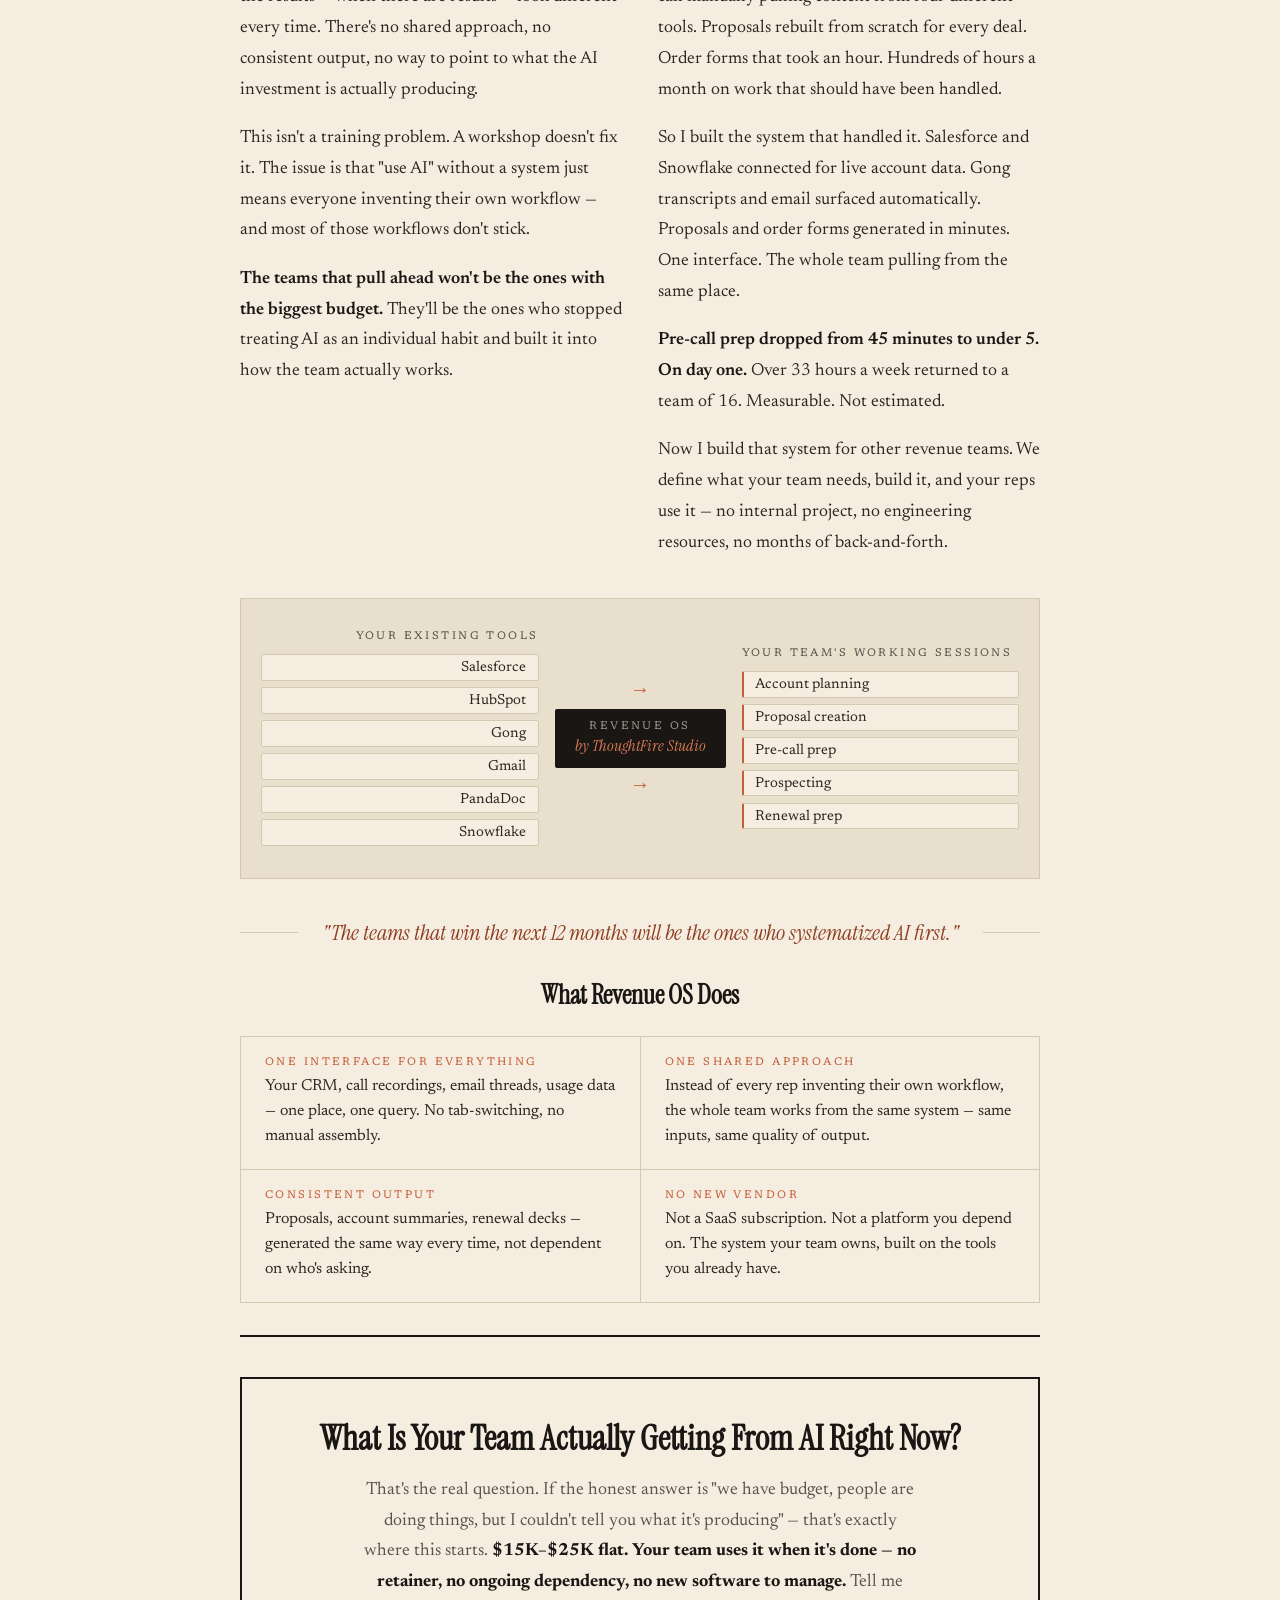
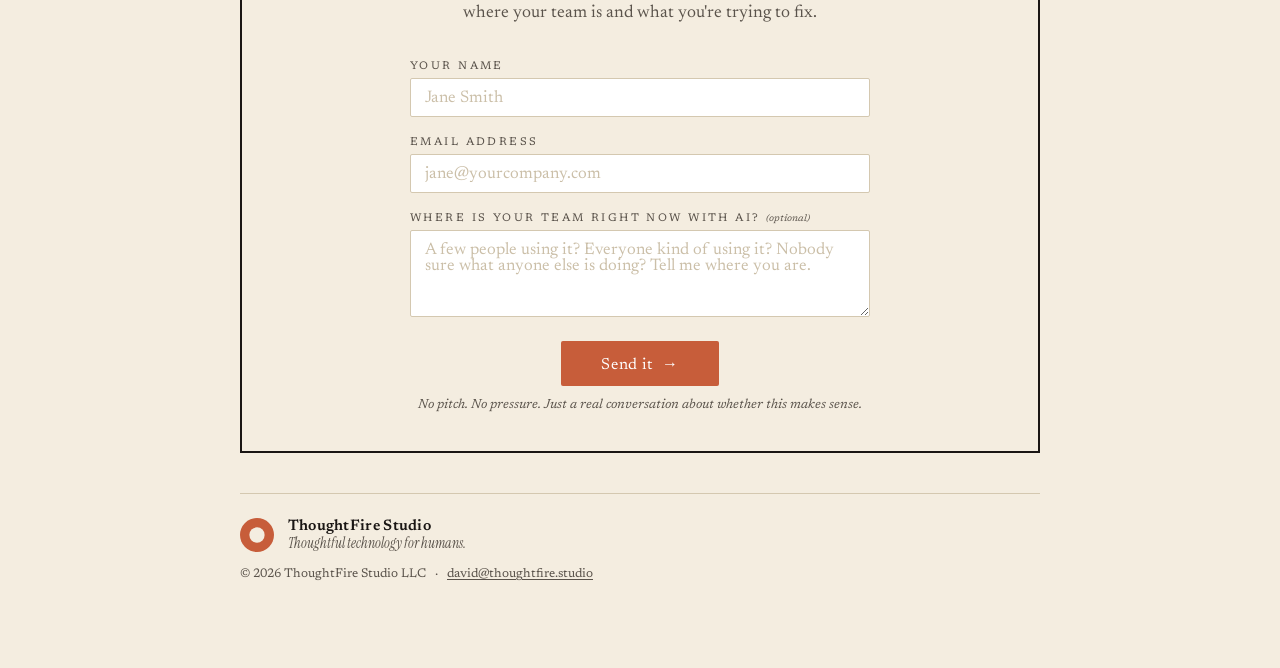
==== commit 743b8c97: "Full copy sweep on Revenue OS — remove all power-user framing Meta desc, stakes grid, CTA all update" ====
--- a/revenue-os/index.html
+++ b/revenue-os/index.html
@@ -4,7 +4,7 @@
   <meta charset="utf-8" />
   <meta name="viewport" content="width=device-width, initial-scale=1.0, viewport-fit=cover" />
   <title>Revenue OS — ThoughtFire Studio</title>
-  <meta name="description" content="Your team is already using AI. Two people getting results nobody can replicate. The rest winging it. Revenue OS is the shared system that changes that." />
+  <meta name="description" content="Your team has AI budget and leadership pressure. What you don't have is a system. Revenue OS gives your revenue team one shared intelligence layer — built on the tools you already have." />
   <link rel="stylesheet" href="tokens.css" />
   <link rel="stylesheet" href="style.css" />
 </head>
@@ -140,8 +140,8 @@
           <p>Your CRM, call recordings, email threads, usage data — one place, one query. No tab-switching, no manual assembly.</p>
         </div>
         <div class="stake">
-          <span class="stake-label">Best rep workflow, for everyone</span>
-          <p>The things your top performers figured out — systematized and available to the whole team, not locked in their heads.</p>
+          <span class="stake-label">One shared approach</span>
+          <p>Instead of every rep inventing their own workflow, the whole team works from the same system — same inputs, same quality of output.</p>
         </div>
         <div class="stake">
           <span class="stake-label">Consistent output</span>
@@ -161,7 +161,7 @@
         What Is Your Team Actually Getting From AI Right Now?
       </h2>
       <p class="ad-offer-sub">
-        That's the real question. If the answer is "some people are, most aren't" — that gap is costing you.
+        That's the real question. If the honest answer is "we have budget, people are doing things, but I couldn't tell you what it's producing" — that's exactly where this starts.
         <strong>$15K–$25K flat. Your team uses it when it's done — no retainer, no ongoing dependency, no new software to manage.</strong>
         Tell me where your team is and what you're trying to fix.
       </p>
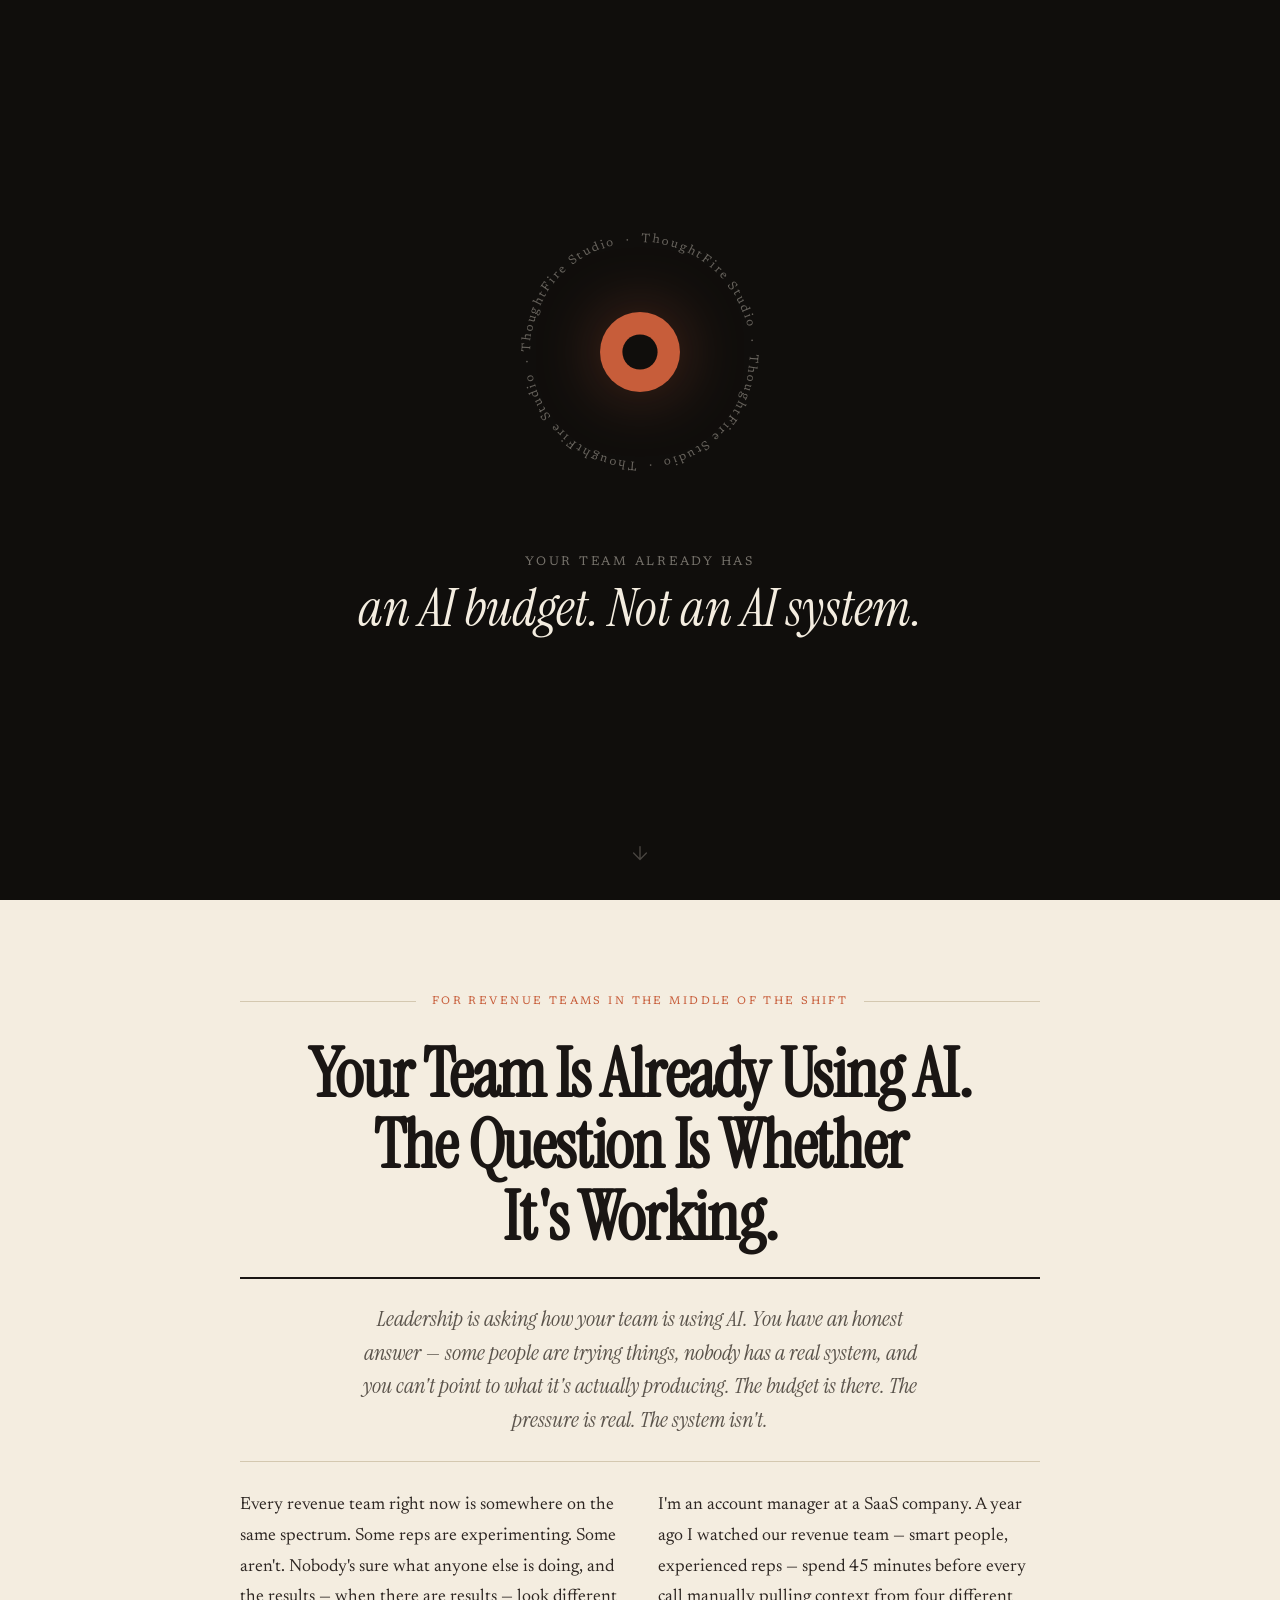
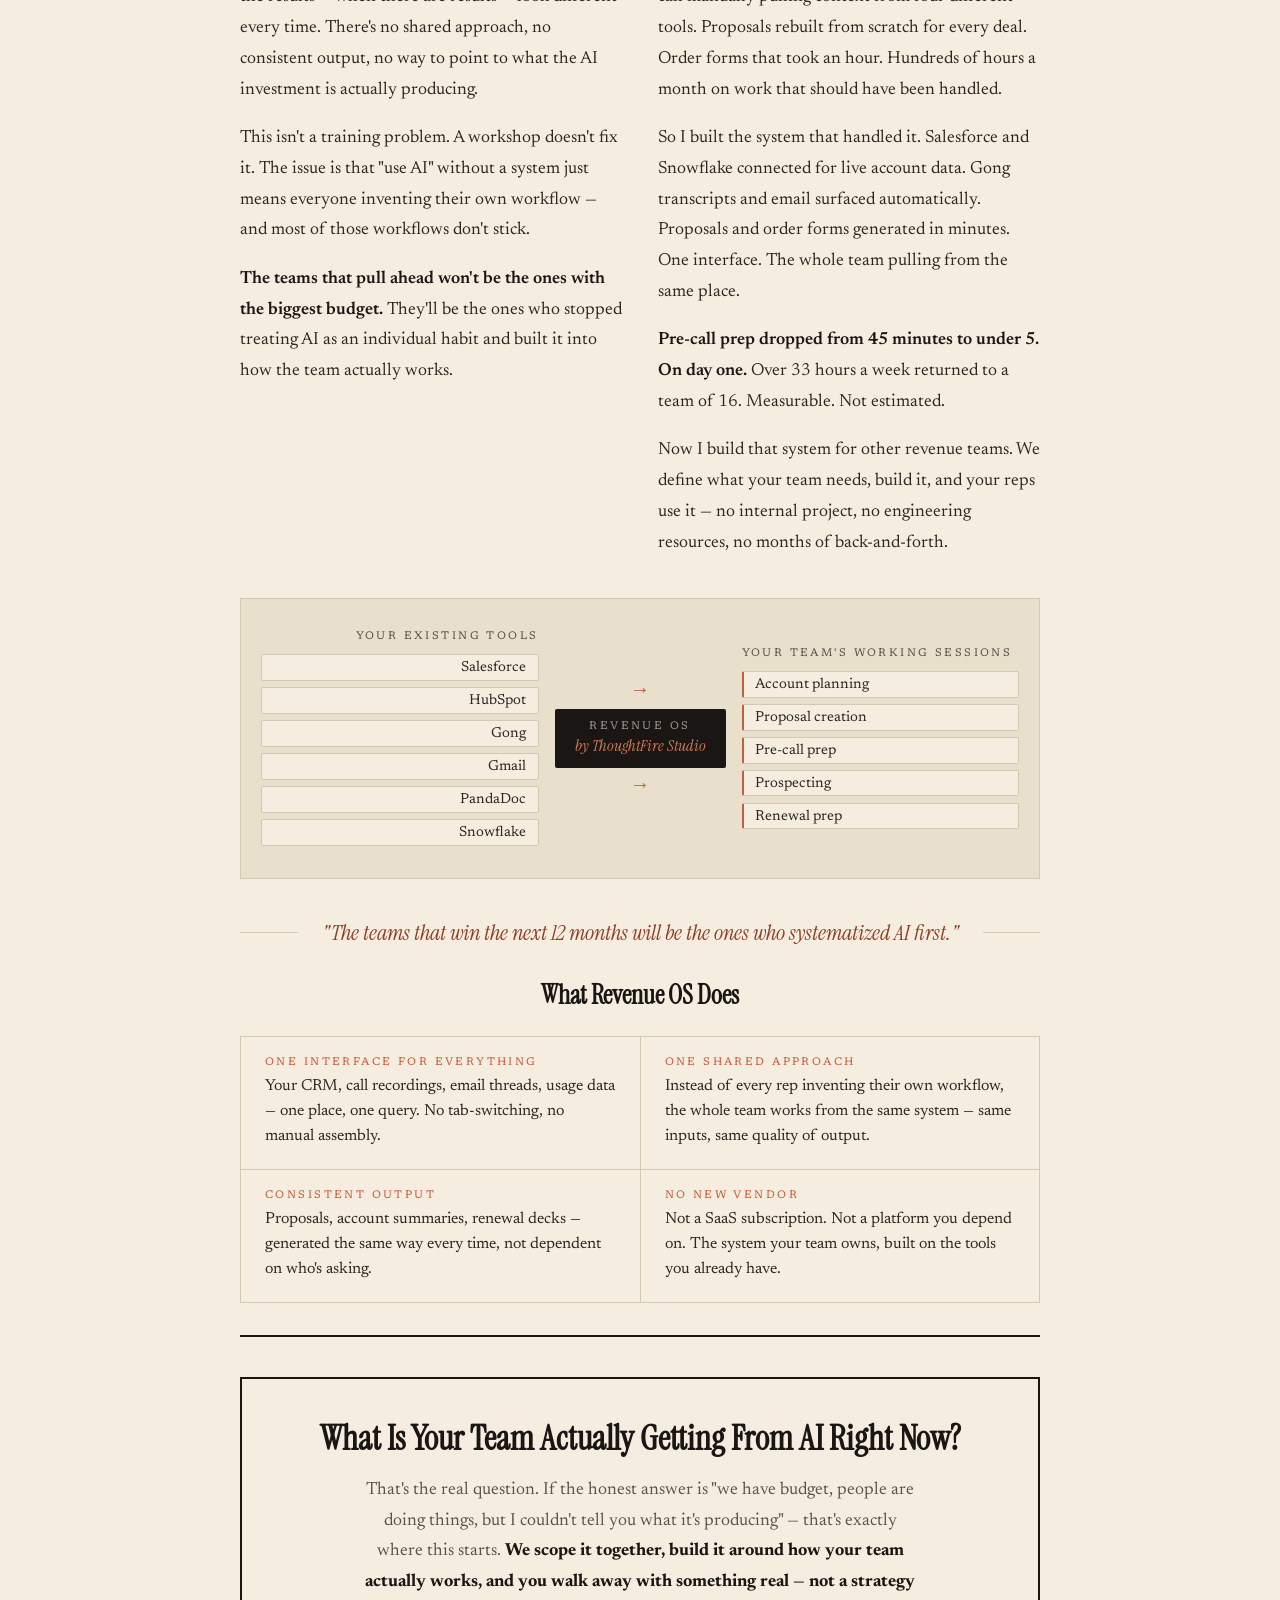
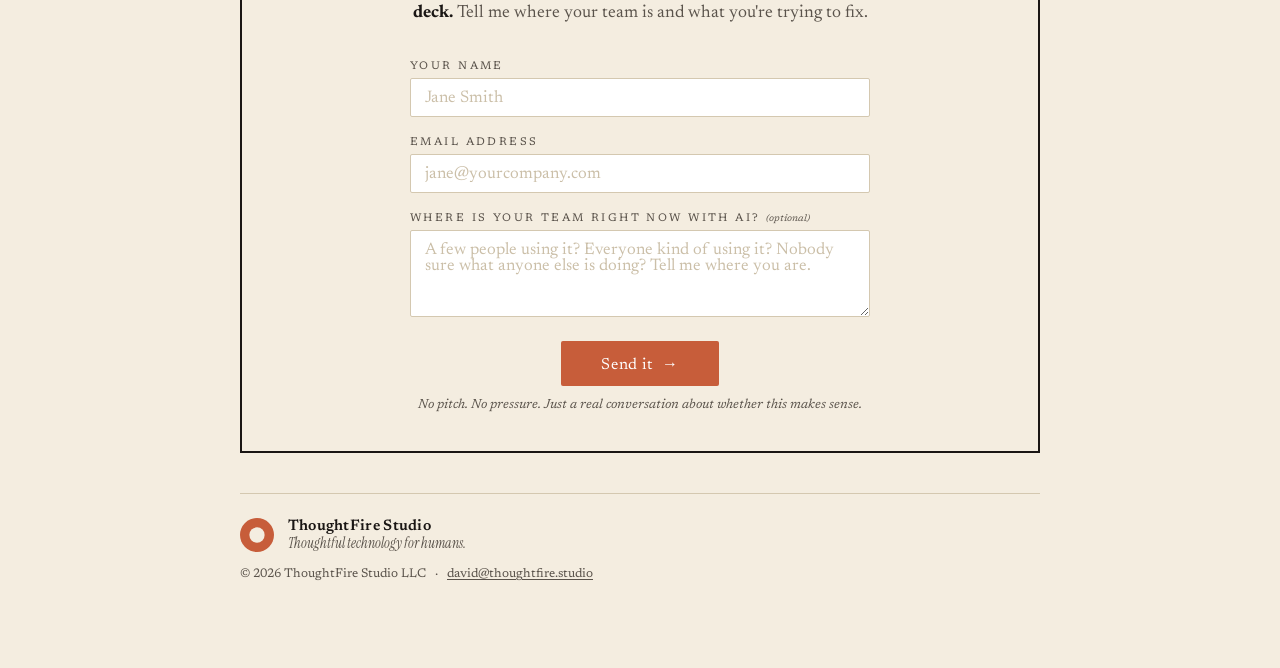
==== commit 553f0a8f: "Remove premature pricing/delivery framing from CTA 'Your team uses it when it's done' undersells the" ====
--- a/revenue-os/index.html
+++ b/revenue-os/index.html
@@ -162,7 +162,7 @@
       </h2>
       <p class="ad-offer-sub">
         That's the real question. If the honest answer is "we have budget, people are doing things, but I couldn't tell you what it's producing" — that's exactly where this starts.
-        <strong>$15K–$25K flat. Your team uses it when it's done — no retainer, no ongoing dependency, no new software to manage.</strong>
+        <strong>We scope it together, build it around how your team actually works, and you walk away with something real — not a strategy deck.</strong>
         Tell me where your team is and what you're trying to fix.
       </p>
 
